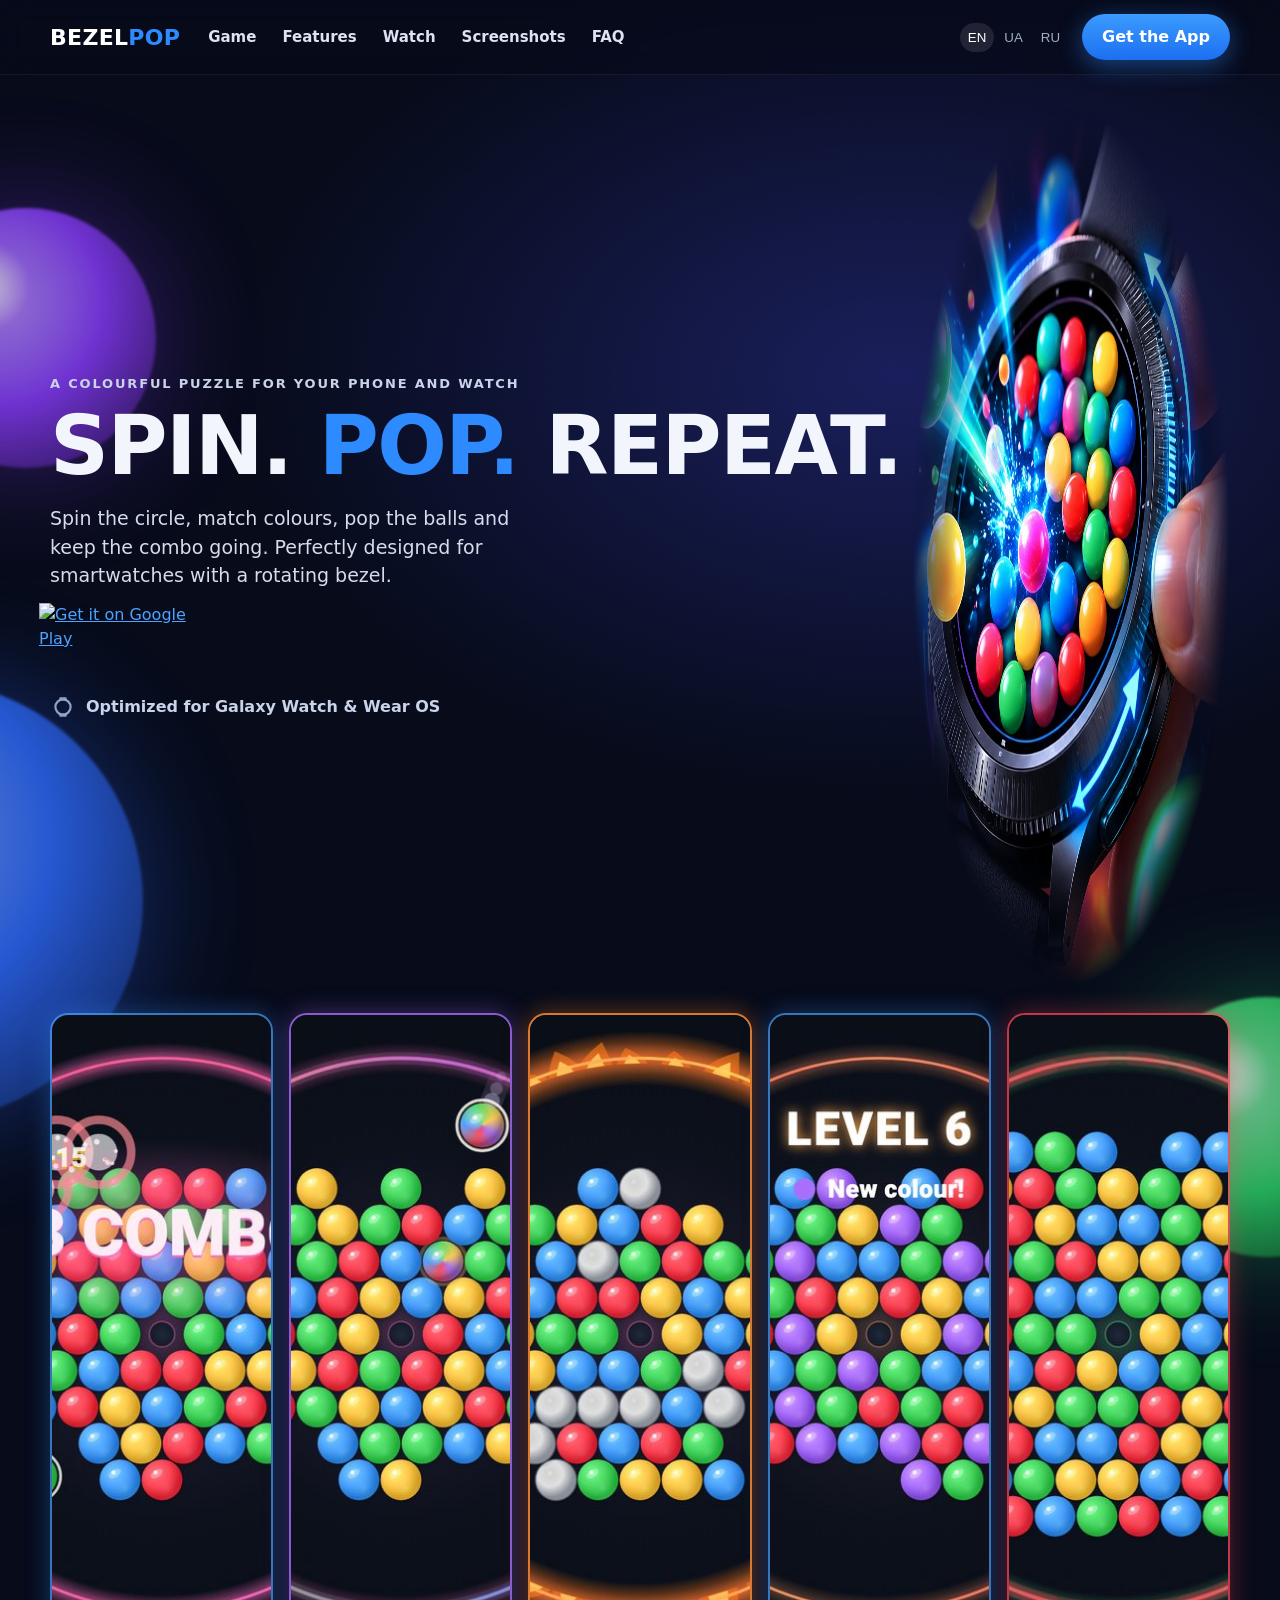
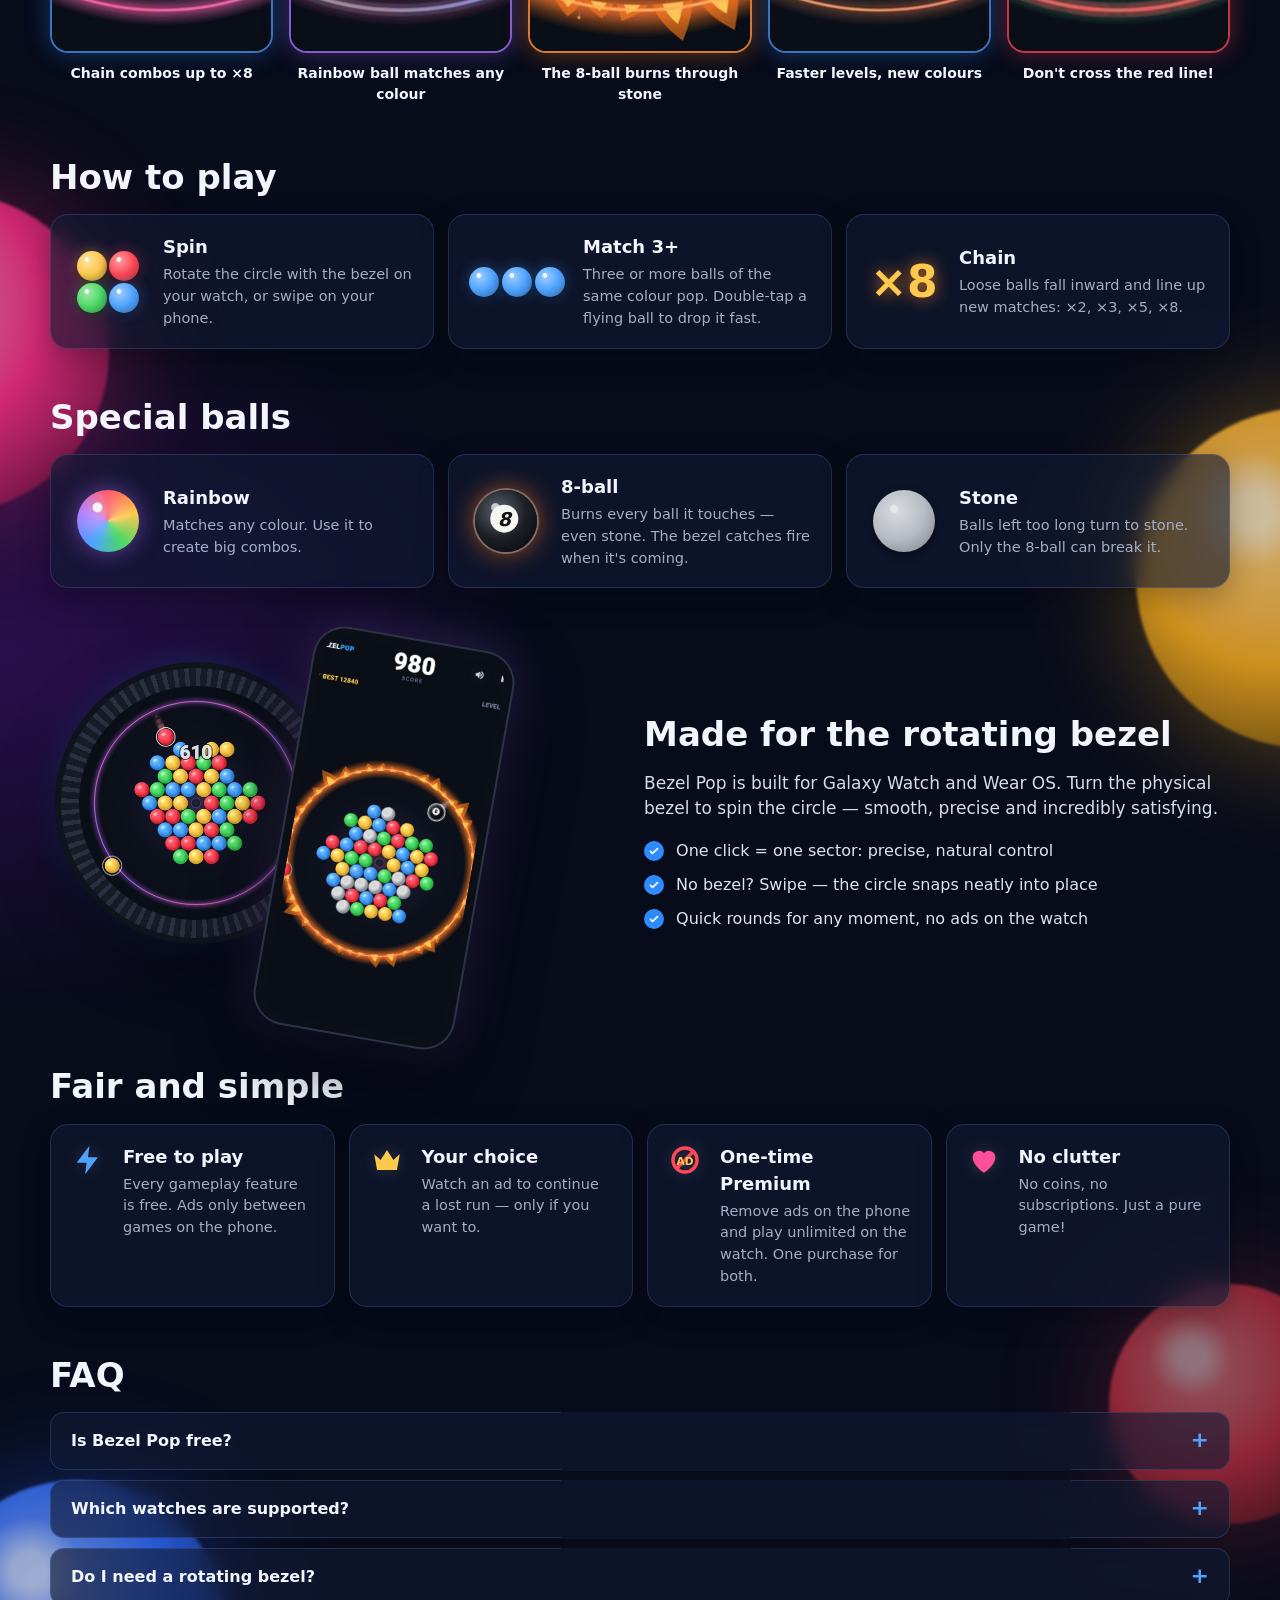
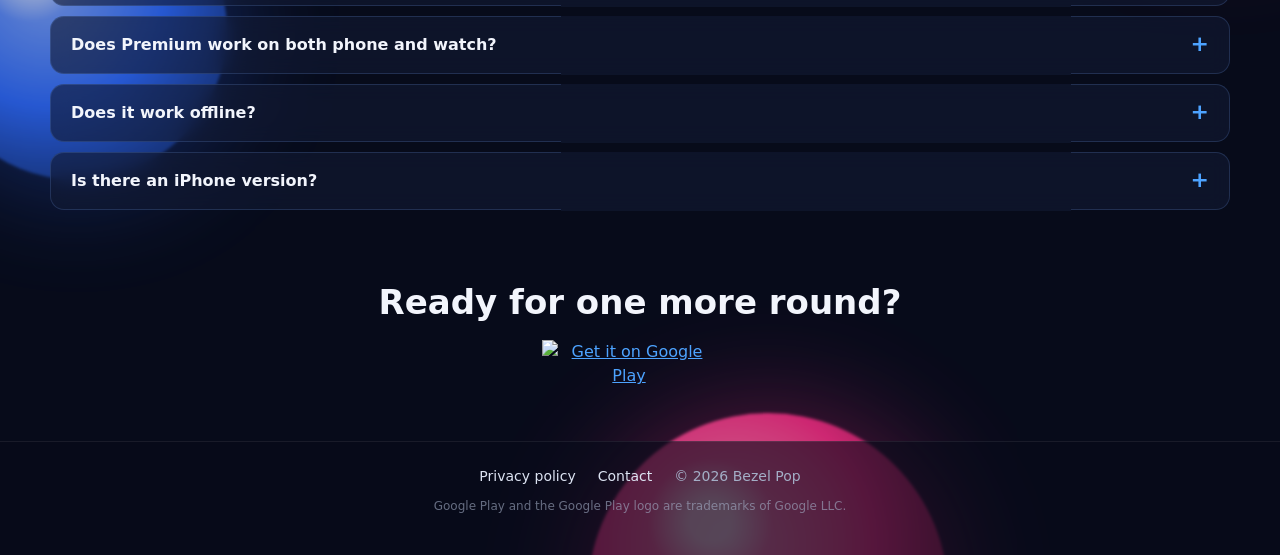
==== index.html @ d66e941f "Bezel Pop landing page" ====
<!doctype html>
<html lang="en">
<head>
<meta charset="utf-8">
<meta name="viewport" content="width=device-width, initial-scale=1, viewport-fit=cover">
<title>Bezel Pop — Spin. Pop. Repeat.</title>
<meta name="description" content="Spin the circle, match colours, pop the balls and keep the combo going. A colourful puzzle for Android phones and Wear OS watches with a rotating bezel.">
<meta name="theme-color" content="#070B1A">
<link rel="icon" type="image/png" href="img/favicon-64.png">
<link rel="apple-touch-icon" href="img/icon-180.png">
<meta property="og:type" content="website">
<meta property="og:title" content="Bezel Pop — Spin. Pop. Repeat.">
<meta property="og:description" content="A colourful puzzle for your phone and watch. Spin, match, pop.">
<link rel="canonical" href="https://bezelpop.win/">
<meta property="og:site_name" content="Bezel Pop">
<meta property="og:url" content="https://bezelpop.win/">
<meta property="og:image" content="https://bezelpop.win/img/og.jpg">
<meta property="og:image:width" content="1200">
<meta property="og:image:height" content="586">
<meta name="twitter:card" content="summary_large_image">
<meta name="twitter:image" content="https://bezelpop.win/img/og.jpg">
<link rel="preload" as="image" href="img/hero_watch.jpg" imagesrcset="img/hero_watch_sm.jpg 444w, img/hero_watch.jpg 889w" imagesizes="(max-width: 880px) 100vw, 55vw">
<script type="application/ld+json">
{
  "@context": "https://schema.org",
  "@type": "MobileApplication",
  "name": "Bezel Pop",
  "url": "https://bezelpop.win/",
  "image": "https://bezelpop.win/img/og.jpg",
  "description": "Spin the circle, match colours, pop the balls and keep the combo going. A colourful puzzle for Android phones and Wear OS watches with a rotating bezel.",
  "applicationCategory": "GameApplication",
  "genre": "Puzzle",
  "operatingSystem": "Android, Wear OS",
  "inLanguage": ["en", "uk", "ru", "es", "de", "fr", "pt", "it", "pl", "tr"],
  "installUrl": "https://play.google.com/store/apps/details?id=com.belanvlad.bezel_pop",
  "offers": { "@type": "Offer", "price": "0", "priceCurrency": "USD" }
}
</script>
<link rel="stylesheet" href="style.css">
</head>
<body>
<div class="bg" aria-hidden="true">
  <i class="blob violet" style="--x:2%;--y:9%;--s:260px"></i>
  <i class="blob blue" style="--x:-6%;--y:24%;--s:440px"></i>
  <i class="blob green" style="--x:99%;--y:30%;--s:260px"></i>
  <i class="blob pink" style="--x:-4%;--y:52%;--s:320px"></i>
  <i class="blob yellow" style="--x:102%;--y:58%;--s:340px"></i>
  <i class="blob red" style="--x:96%;--y:80%;--s:240px"></i>
  <i class="blob blue" style="--x:6%;--y:86%;--s:300px"></i>
  <i class="blob pink" style="--x:60%;--y:101%;--s:360px"></i>
</div>

<header class="nav">
  <a class="mark" href="#top"><span>BEZEL</span><b>POP</b></a>
  <nav class="links">
    <a href="#how" data-i18n="navGame">Game</a>
    <a href="#special" data-i18n="navFeatures">Features</a>
    <a href="#watch" data-i18n="navWatch">Watch</a>
    <a href="#screens" data-i18n="navShots">Screenshots</a>
    <a href="#faq">FAQ</a>
  </nav>
  <div class="nav-right">
    <div class="langs" aria-label="Language">
      <button data-lang="en">EN</button><button data-lang="uk">UA</button><button data-lang="ru">RU</button>
    </div>
    <a class="btn" data-play href="https://play.google.com/store/apps/details?id=com.belanvlad.bezel_pop" data-i18n="getApp">Get the App</a>
  </div>
</header>

<main id="top">
  <!-- HERO -->
  <section class="hero">
    <div class="hero-text">
      <p class="eyebrow" data-i18n="eyebrow">A colourful puzzle for your phone and watch</p>
      <h1 class="headline">SPIN.<span> POP.</span> REPEAT.</h1>
      <p class="lead" data-i18n="lead">Spin the circle, match colours, pop the balls and keep the combo going. Perfectly designed for smartwatches with a rotating bezel.</p>
      <div class="cta">
        <a class="badge" data-play href="https://play.google.com/store/apps/details?id=com.belanvlad.bezel_pop">
          <img data-badge width="646" height="250" alt="Get it on Google Play" src="https://play.google.com/intl/en_us/badges/static/images/badges/en_badge_web_generic.png">
        </a>
      </div>
      <p class="optimized">
        <svg viewBox="0 0 24 24" aria-hidden="true"><circle cx="12" cy="12" r="7" fill="none" stroke="currentColor" stroke-width="2"/><path d="M9 3h6l1 3H8zM9 21h6l1-3H8z" fill="currentColor"/></svg>
        <span data-i18n="optimized">Optimized for Galaxy Watch &amp; Wear OS</span>
      </p>
    </div>
    <div class="hero-art"><img src="img/hero_watch.jpg" srcset="img/hero_watch_sm.jpg 444w, img/hero_watch.jpg 889w" sizes="(max-width: 880px) 100vw, 55vw" width="889" height="876" fetchpriority="high" alt="Bezel Pop on a Galaxy Watch with a rotating bezel"></div>
  </section>

  <!-- SCREENS -->
  <section id="screens" class="shots">
    <figure><img loading="lazy" src="img/sq_combo.jpg" width="640" height="640" alt=""><figcaption data-i18n="s1">Chain combos up to ×8</figcaption></figure>
    <figure><img loading="lazy" src="img/sq_rainbow.jpg" width="640" height="640" alt=""><figcaption data-i18n="s2">Rainbow ball matches any colour</figcaption></figure>
    <figure><img loading="lazy" src="img/sq_eight.jpg" width="640" height="640" alt=""><figcaption data-i18n="s3">The 8-ball burns through stone</figcaption></figure>
    <figure><img loading="lazy" src="img/sq_level.jpg" width="640" height="640" alt=""><figcaption data-i18n="s4">Faster levels, new colours</figcaption></figure>
    <figure><img loading="lazy" src="img/sq_danger.jpg" width="640" height="640" alt=""><figcaption data-i18n="s5">Don't cross the red line!</figcaption></figure>
  </section>

  <!-- HOW TO PLAY -->
  <section id="how" class="block">
    <h2 data-i18n="howTitle">How to play</h2>
    <div class="row three">
      <article class="tile">
        <div class="ico balls"><i class="b yellow"></i><i class="b red"></i><i class="b green"></i><i class="b blue"></i></div>
        <div><h3 data-i18n="h1">Spin</h3><p data-i18n="p1">Rotate the circle with the bezel on your watch, or swipe on your phone.</p></div>
      </article>
      <article class="tile">
        <div class="ico balls line"><i class="b blue"></i><i class="b blue"></i><i class="b blue"></i></div>
        <div><h3 data-i18n="h2">Match 3+</h3><p data-i18n="p2">Three or more balls of the same colour pop. Double-tap a flying ball to drop it fast.</p></div>
      </article>
      <article class="tile">
        <div class="ico x8">×8</div>
        <div><h3 data-i18n="h3">Chain</h3><p data-i18n="p3">Loose balls fall inward and line up new matches: ×2, ×3, ×5, ×8.</p></div>
      </article>
    </div>
  </section>

  <!-- SPECIAL BALLS -->
  <section id="special" class="block">
    <h2 data-i18n="specTitle">Special balls</h2>
    <div class="row three">
      <article class="tile">
        <div class="ico"><i class="b big rainbow"></i></div>
        <div><h3 data-i18n="rbT">Rainbow</h3><p data-i18n="rbP">Matches any colour. Use it to create big combos.</p></div>
      </article>
      <article class="tile">
        <div class="ico"><i class="b big eight"><span>8</span></i></div>
        <div><h3 data-i18n="eiT">8-ball</h3><p data-i18n="eiP">Burns every ball it touches — even stone. The bezel catches fire when it's coming.</p></div>
      </article>
      <article class="tile">
        <div class="ico"><i class="b big stone"></i></div>
        <div><h3 data-i18n="stT">Stone</h3><p data-i18n="stP">Balls left too long turn to stone. Only the 8-ball can break it.</p></div>
      </article>
    </div>
  </section>

  <!-- WATCH -->
  <section id="watch" class="block watch">
    <div class="devices" aria-hidden="true">
      <div class="watchface"><img loading="lazy" src="img/watch_play.jpg" width="454" height="454" alt=""></div>
      <div class="phone"><img loading="lazy" src="img/phone_eight.jpg" width="540" height="960" alt=""></div>
    </div>
    <div class="watch-text">
      <h2 data-i18n="wTitle">Made for the rotating bezel</h2>
      <p data-i18n="wP">Bezel Pop is built for Galaxy Watch and Wear OS. Turn the physical bezel to spin the circle — smooth, precise and incredibly satisfying.</p>
      <ul class="checks">
        <li data-i18n="w1">One click = one sector: precise, natural control</li>
        <li data-i18n="w2">No bezel? Swipe — the circle snaps neatly into place</li>
        <li data-i18n="w3">Quick rounds for any moment, no ads on the watch</li>
      </ul>
    </div>
  </section>

  <!-- FAIR -->
  <section class="block">
    <h2 data-i18n="fairTitle">Fair and simple</h2>
    <div class="row four">
      <article class="tile compact">
        <svg class="sym" viewBox="0 0 24 24"><path d="M13 2 4 14h7l-1 8 9-12h-7z" fill="#4DA3FF"/></svg>
        <div><h3 data-i18n="f1T">Free to play</h3><p data-i18n="f1P">Every gameplay feature is free. Ads only between games on the phone.</p></div>
      </article>
      <article class="tile compact">
        <svg class="sym" viewBox="0 0 24 24"><path d="m3 8 4.5 4L12 5l4.5 7L21 8l-2 11H5z" fill="#FFC94D"/></svg>
        <div><h3 data-i18n="f2T">Your choice</h3><p data-i18n="f2P">Watch an ad to continue a lost run — only if you want to.</p></div>
      </article>
      <article class="tile compact">
        <svg class="sym" viewBox="0 0 24 24"><circle cx="12" cy="12" r="8.5" fill="none" stroke="#FF4757" stroke-width="2.4"/><path d="M6 18 18 6" stroke="#FF4757" stroke-width="2.4"/><text x="12" y="15.2" text-anchor="middle" font-size="7.5" font-weight="900" fill="#FFC94D" font-family="system-ui">AD</text></svg>
        <div><h3 data-i18n="f3T">One-time Premium</h3><p data-i18n="f3P">Remove ads on the phone and play unlimited on the watch. One purchase for both.</p></div>
      </article>
      <article class="tile compact">
        <svg class="sym" viewBox="0 0 24 24"><path d="M12 21s-8-5.2-8-11a4.5 4.5 0 0 1 8-2.8A4.5 4.5 0 0 1 20 10c0 5.8-8 11-8 11z" fill="#FF4F9A"/></svg>
        <div><h3 data-i18n="f4T">No clutter</h3><p data-i18n="f4P">No coins, no subscriptions. Just a pure game!</p></div>
      </article>
    </div>
  </section>

  <!-- FAQ -->
  <section id="faq" class="block faq">
    <h2>FAQ</h2>
    <details><summary data-i18n="q1">Is Bezel Pop free?</summary><p data-i18n="a1">Yes. The whole game is free. The phone version shows ads between games; a one-time Premium purchase removes them.</p></details>
    <details><summary data-i18n="q2">Which watches are supported?</summary><p data-i18n="a2">Wear OS 3 or newer — for example Galaxy Watch4 and later, or Pixel Watch. On Galaxy Watch Classic models you can play with the physical rotating bezel.</p></details>
    <details><summary data-i18n="q3">Do I need a rotating bezel?</summary><p data-i18n="a3">No. You can always spin the circle with your finger; the bezel is simply the most satisfying way to play.</p></details>
    <details><summary data-i18n="q4">Does Premium work on both phone and watch?</summary><p data-i18n="a4">Yes. Buy it once with your Google account: no ads on the phone and unlimited games on the watch.</p></details>
    <details><summary data-i18n="q5">Does it work offline?</summary><p data-i18n="a5">Yes, the game itself plays offline. Ads simply don't load without a connection.</p></details>
    <details><summary data-i18n="q6">Is there an iPhone version?</summary><p data-i18n="a6">Not yet — right now Bezel Pop is available for Android phones and Wear OS watches.</p></details>
  </section>

  <!-- FINAL -->
  <section class="final">
    <h2 data-i18n="finalT">Ready for one more round?</h2>
    <a class="badge" data-play href="https://play.google.com/store/apps/details?id=com.belanvlad.bezel_pop">
      <img data-badge width="646" height="250" alt="Get it on Google Play" src="https://play.google.com/intl/en_us/badges/static/images/badges/en_badge_web_generic.png">
    </a>
  </section>
</main>

<footer class="foot">
  <a href="privacy/" data-i18n="privacy">Privacy policy</a>
  <a data-contact hidden data-i18n="contact">Contact</a>
  <span>© 2026 Bezel Pop</span>
  <small data-i18n="tm">Google Play and the Google Play logo are trademarks of Google LLC.</small>
</footer>

<script src="main.js"></script>
</body>
</html>
---- style.css ----
:root {
  --bg: #070B1A;
  --text: #F2F5FC;
  --muted: #A3AEC6;
  --blue: #2E8BFF;
  --blue2: #4DA3FF;
  --red: #FF4757;
  --green: #4CD964;
  --yellow: #FFC94D;
  --violet: #A970FF;
  --pink: #FF4F9A;
  --glass: rgba(18, 26, 52, .62);
  --edge: rgba(120, 170, 255, .18);
  color-scheme: dark;
}

* { box-sizing: border-box; }
html { scroll-behavior: smooth; }
body {
  position: relative; margin: 0; background: var(--bg); color: var(--text);
  font-family: system-ui, -apple-system, "Segoe UI", Roboto, "Helvetica Neue", Arial, sans-serif;
  line-height: 1.5; -webkit-font-smoothing: antialiased; overflow-x: hidden;
}
img { max-width: 100%; display: block; }
a { color: var(--blue2); }

/* ---------- neon background: big soft glossy blobs ---------- */
.bg { position: absolute; inset: 0; z-index: -1; overflow: hidden; pointer-events: none;
  background: radial-gradient(1100px 700px at 70% 10%, #1A1F5C 0%, transparent 60%),
              radial-gradient(900px 600px at 0% 60%, #2A0F4D 0%, transparent 60%), var(--bg); }
.blob {
  --c: var(--blue);
  position: absolute; left: var(--x); top: var(--y); width: var(--s); height: var(--s);
  transform: translate(-50%, -50%); border-radius: 50%; opacity: .8; filter: blur(1.5px);
  background:
    radial-gradient(circle at 34% 30%, rgba(255, 255, 255, .55) 0 6%, transparent 18%),
    radial-gradient(circle at 40% 36%, color-mix(in srgb, var(--c) 60%, #fff) 0%, var(--c) 45%, color-mix(in srgb, var(--c) 55%, #000) 80%, transparent 82%);
  box-shadow: 0 0 120px color-mix(in srgb, var(--c) 45%, transparent);
}
.blob.blue { --c: #2E6BFF; } .blob.pink { --c: #FF2E88; } .blob.green { --c: #2BD46A; }
.blob.yellow { --c: #FFB21E; } .blob.violet { --c: #8A3CFF; } .blob.red { --c: #FF3B4E; opacity: .55; }

/* ---------- nav ---------- */
.nav {
  position: sticky; top: 0; z-index: 10; display: flex; align-items: center; gap: 28px;
  padding: 14px max(16px, calc((100vw - 1180px) / 2));
  background: rgba(7, 11, 26, .62); backdrop-filter: blur(12px); border-bottom: 1px solid rgba(255, 255, 255, .06);
}
.mark { text-decoration: none; font-weight: 900; font-size: 22px; letter-spacing: .3px; color: #fff; }
.mark b, .headline span { color: var(--blue); }
.links { display: flex; gap: 26px; }
.links a { color: #DCE3F2; text-decoration: none; font-weight: 600; font-size: 15px; }
.links a:hover { color: #fff; }
.nav-right { margin-left: auto; display: flex; align-items: center; gap: 14px; }
.langs { display: flex; gap: 2px; }
.langs button { background: none; border: 0; color: var(--muted); font: 700 12px/1 inherit; padding: 7px 8px; border-radius: 999px; cursor: pointer; }
.langs button[aria-pressed="true"] { color: #fff; background: rgba(255, 255, 255, .1); }
.btn {
  background: linear-gradient(180deg, #3B9BFF, #1C6FF0); color: #fff; text-decoration: none; font-weight: 800;
  padding: 11px 20px; border-radius: 999px; box-shadow: 0 6px 24px rgba(46, 139, 255, .45); white-space: nowrap;
}

main { padding: 0 16px; }
section { max-width: 1180px; margin: 0 auto; }

/* ---------- hero ---------- */
.hero { display: grid; grid-template-columns: 1fr 1.08fr; align-items: center; gap: 10px; padding: 34px 0 10px; }
.eyebrow { margin: 0 0 12px; font-size: 13px; font-weight: 800; letter-spacing: .14em; text-transform: uppercase; color: #C9D3EA; }
.headline { margin: 0; font-weight: 900; font-size: clamp(46px, 6.4vw, 84px); line-height: .98; letter-spacing: -1.5px; white-space: nowrap; }
.lead { font-size: clamp(16px, 1.7vw, 19px); color: #D5DCEC; max-width: 470px; margin: 18px 0 24px; }
.cta { display: flex; gap: 12px; flex-wrap: wrap; }
.badge img { height: 76px; width: auto; margin: -11px; }
.optimized { display: flex; align-items: center; gap: 10px; color: #C9D3EA; font-weight: 600; margin: 26px 0 0; }
.optimized svg { width: 26px; height: 26px; color: #8FA3C8; }
.hero-art img {
  width: 100%;
  -webkit-mask-image: radial-gradient(closest-side, #000 72%, transparent 100%);
  mask-image: radial-gradient(closest-side, #000 72%, transparent 100%);
}

/* ---------- screenshot tiles ---------- */
.shots { display: grid; grid-template-columns: repeat(5, 1fr); gap: 16px; padding: 18px 0 8px; }
.shots figure { margin: 0; }
.shots img {
  aspect-ratio: 1; object-fit: cover; width: 100%; border-radius: 18px;
  border: 2px solid rgba(77, 163, 255, .7);
  box-shadow: 0 0 24px rgba(46, 139, 255, .35), inset 0 0 0 1px rgba(255, 255, 255, .05);
}
.shots figure:nth-child(2) img { border-color: rgba(169, 112, 255, .8); box-shadow: 0 0 24px rgba(169, 112, 255, .35); }
.shots figure:nth-child(3) img { border-color: rgba(255, 140, 50, .85); box-shadow: 0 0 24px rgba(255, 122, 26, .4); }
.shots figure:nth-child(5) img { border-color: rgba(255, 71, 87, .75); box-shadow: 0 0 24px rgba(255, 71, 87, .35); }
.shots figcaption { margin-top: 10px; text-align: center; font-weight: 800; font-size: 14px; }

/* ---------- blocks / tiles ---------- */
.block { padding: 46px 0 4px; }
h2 { font-size: clamp(26px, 3.2vw, 34px); line-height: 1.1; margin: 0 0 18px; font-weight: 900; }
.row { display: grid; gap: 14px; }
.row.three { grid-template-columns: repeat(3, 1fr); }
.row.four { grid-template-columns: repeat(4, 1fr); }
.tile {
  display: flex; align-items: center; gap: 18px; padding: 18px 20px;
  background: var(--glass); border: 1px solid var(--edge); border-radius: 18px;
  backdrop-filter: blur(10px); box-shadow: 0 10px 30px rgba(0, 0, 0, .25);
}
.tile h3 { margin: 0 0 4px; font-size: 18px; font-weight: 900; }
.tile p { margin: 0; color: var(--muted); font-size: 14.5px; }
.tile.compact { align-items: flex-start; }
.sym { width: 34px; height: 34px; flex: 0 0 auto; filter: drop-shadow(0 0 8px rgba(255, 255, 255, .15)); }
.ico { flex: 0 0 auto; min-width: 74px; display: flex; align-items: center; justify-content: center; }
.ico.balls { display: grid; grid-template-columns: repeat(2, 30px); gap: 2px; }
.ico.balls.line { display: flex; gap: 3px; }
.ico.x8 { font-size: 44px; font-weight: 900; color: var(--yellow); text-shadow: 0 0 16px rgba(255, 140, 30, .7); }

/* glossy balls — same palette & lighting as the game */
.b {
  --c: var(--blue2); display: inline-block; width: 30px; height: 30px; border-radius: 50%;
  background:
    radial-gradient(circle at 33% 28%, rgba(255, 255, 255, .95) 0 7%, transparent 9%),
    radial-gradient(circle at 36% 32%, color-mix(in srgb, var(--c) 55%, #fff) 0%, var(--c) 48%, color-mix(in srgb, var(--c) 62%, #000) 100%);
  box-shadow: 0 3px 8px rgba(0, 0, 0, .45), 0 0 14px color-mix(in srgb, var(--c) 40%, transparent);
}
.b.red { --c: var(--red); } .b.blue { --c: var(--blue2); } .b.green { --c: var(--green); }
.b.yellow { --c: var(--yellow); } .b.violet { --c: var(--violet); }
.b.big { width: 62px; height: 62px; }
.b.stone {
  background: radial-gradient(circle at 34% 30%, rgba(255, 255, 255, .4) 0 6%, transparent 8%),
              radial-gradient(circle at 38% 34%, #D9DBDF 0%, #B7BBC3 50%, #7A7F89 100%);
  box-shadow: 0 3px 8px rgba(0, 0, 0, .45);
}
.b.rainbow {
  background: radial-gradient(circle at 33% 28%, rgba(255, 255, 255, .9) 0 7%, transparent 9%),
              radial-gradient(circle at 40% 35%, rgba(255, 255, 255, .35), transparent 55%),
              conic-gradient(var(--red), var(--yellow), var(--green), var(--blue2), var(--violet), var(--red));
  animation: spin 6s linear infinite; box-shadow: 0 0 22px rgba(169, 112, 255, .5);
}
.b.eight {
  display: inline-grid; place-items: center;
  background: radial-gradient(circle at 33% 28%, rgba(255, 255, 255, .7) 0 6%, transparent 8%),
              radial-gradient(circle at 38% 34%, #5B616D 0%, #1B1E24 50%, #050608 100%);
  box-shadow: 0 0 0 2px rgba(255, 255, 255, .3), 0 0 26px rgba(255, 122, 26, .65);
}
.b.eight span { width: 46%; height: 46%; border-radius: 50%; background: #F7F7F2; color: #111;
  display: grid; place-items: center; font-weight: 900; font-size: 19px; transform: translate(-6%, -8%); }
@keyframes spin { to { transform: rotate(360deg); } }

/* ---------- watch ---------- */
.watch { display: grid; grid-template-columns: 1fr 1.05fr; gap: 36px; align-items: center; }
.devices { position: relative; height: 380px; }
.watchface {
  position: absolute; left: 2%; top: 30px; width: 270px; height: 270px; border-radius: 50%; padding: 18px;
  background: repeating-conic-gradient(#2A3040 0 2deg, #171B26 2deg 5deg);
  box-shadow: 0 0 0 6px #10131C, 0 24px 60px rgba(0, 0, 0, .6), 0 0 40px rgba(46, 139, 255, .25);
}
.watchface img { width: 100%; height: 100%; border-radius: 50%; object-fit: cover; }
.phone {
  position: absolute; left: 42%; top: 0; width: 200px; aspect-ratio: 9 / 18; border-radius: 30px; padding: 8px;
  background: #0C0F18; transform: rotate(10deg);
  box-shadow: 0 0 0 2px #2B3346, 0 30px 70px rgba(0, 0, 0, .6), 0 0 50px rgba(169, 112, 255, .25);
}
.phone img { width: 100%; height: 100%; object-fit: cover; object-position: center 60%; border-radius: 23px; }
.watch-text p { color: #D5DCEC; font-size: 17px; }
.checks { list-style: none; padding: 0; margin: 16px 0 0; }
.checks li { position: relative; padding-left: 32px; margin: 10px 0; color: #DCE3F2; }
.checks li::before {
  content: ""; position: absolute; left: 0; top: 2px; width: 20px; height: 20px; border-radius: 50%;
  background: var(--blue) url("data:image/svg+xml,%3Csvg xmlns='http://www.w3.org/2000/svg' viewBox='0 0 20 20'%3E%3Cpath d='M5 10.5l3 3 7-7' fill='none' stroke='white' stroke-width='2.4' stroke-linecap='round' stroke-linejoin='round'/%3E%3C/svg%3E") center/14px no-repeat;
}

/* ---------- FAQ ---------- */
.faq details { background: var(--glass); border: 1px solid var(--edge); border-radius: 14px; margin: 10px 0; backdrop-filter: blur(10px); }
.faq summary { cursor: pointer; padding: 16px 20px; font-weight: 800; list-style: none; display: flex; justify-content: space-between; gap: 12px; }
.faq summary::-webkit-details-marker { display: none; }
.faq summary::after { content: "+"; color: var(--blue2); font-size: 22px; line-height: 1; }
.faq details[open] summary::after { content: "−"; }
.faq details p { margin: 0; padding: 0 20px 16px; color: var(--muted); }

/* ---------- final / footer ---------- */
.final { text-align: center; padding: 60px 0 36px; display: grid; justify-items: center; gap: 12px; }
.foot {
  display: flex; flex-wrap: wrap; gap: 10px 22px; justify-content: center; align-items: center;
  padding: 24px 16px 40px; border-top: 1px solid rgba(255, 255, 255, .07); color: var(--muted); font-size: 14px;
  background: rgba(7, 11, 26, .6);
}
.foot a { color: #DCE3F2; text-decoration: none; }
.foot small { flex-basis: 100%; text-align: center; opacity: .6; font-size: 12px; }

/* ---------- responsive ---------- */
@media (max-width: 1020px) { .links { display: none; } .row.four { grid-template-columns: repeat(2, 1fr); } }
@media (max-width: 880px) {
  .hero { grid-template-columns: 1fr; text-align: center; padding-top: 6px; }
  .hero-art { order: -1; margin: 0 -16px; }
  .hero-art img { border-radius: 0; }
  .lead { margin-left: auto; margin-right: auto; }
  .cta, .optimized { justify-content: center; }
  .headline { white-space: normal; }
  .shots { grid-template-columns: repeat(5, minmax(130px, 1fr)); overflow-x: auto; margin: 0 -16px; padding-left: 16px; padding-right: 16px; }
  .row.three, .row.four { grid-template-columns: 1fr; }
  .watch { grid-template-columns: 1fr; }
  .devices { height: 330px; max-width: 420px; width: 100%; margin: 0 auto; }
  .watchface { width: 220px; height: 220px; left: 0; }
  .phone { width: 160px; left: auto; right: 4%; }
  .blob { opacity: .55; }
}
@media (max-width: 520px) { .nav { gap: 10px; } .btn { padding: 9px 14px; font-size: 13px; } }
@media (max-width: 400px) { .btn { display: none; } }
@media (prefers-reduced-motion: reduce) { .b.rainbow { animation: none; } }
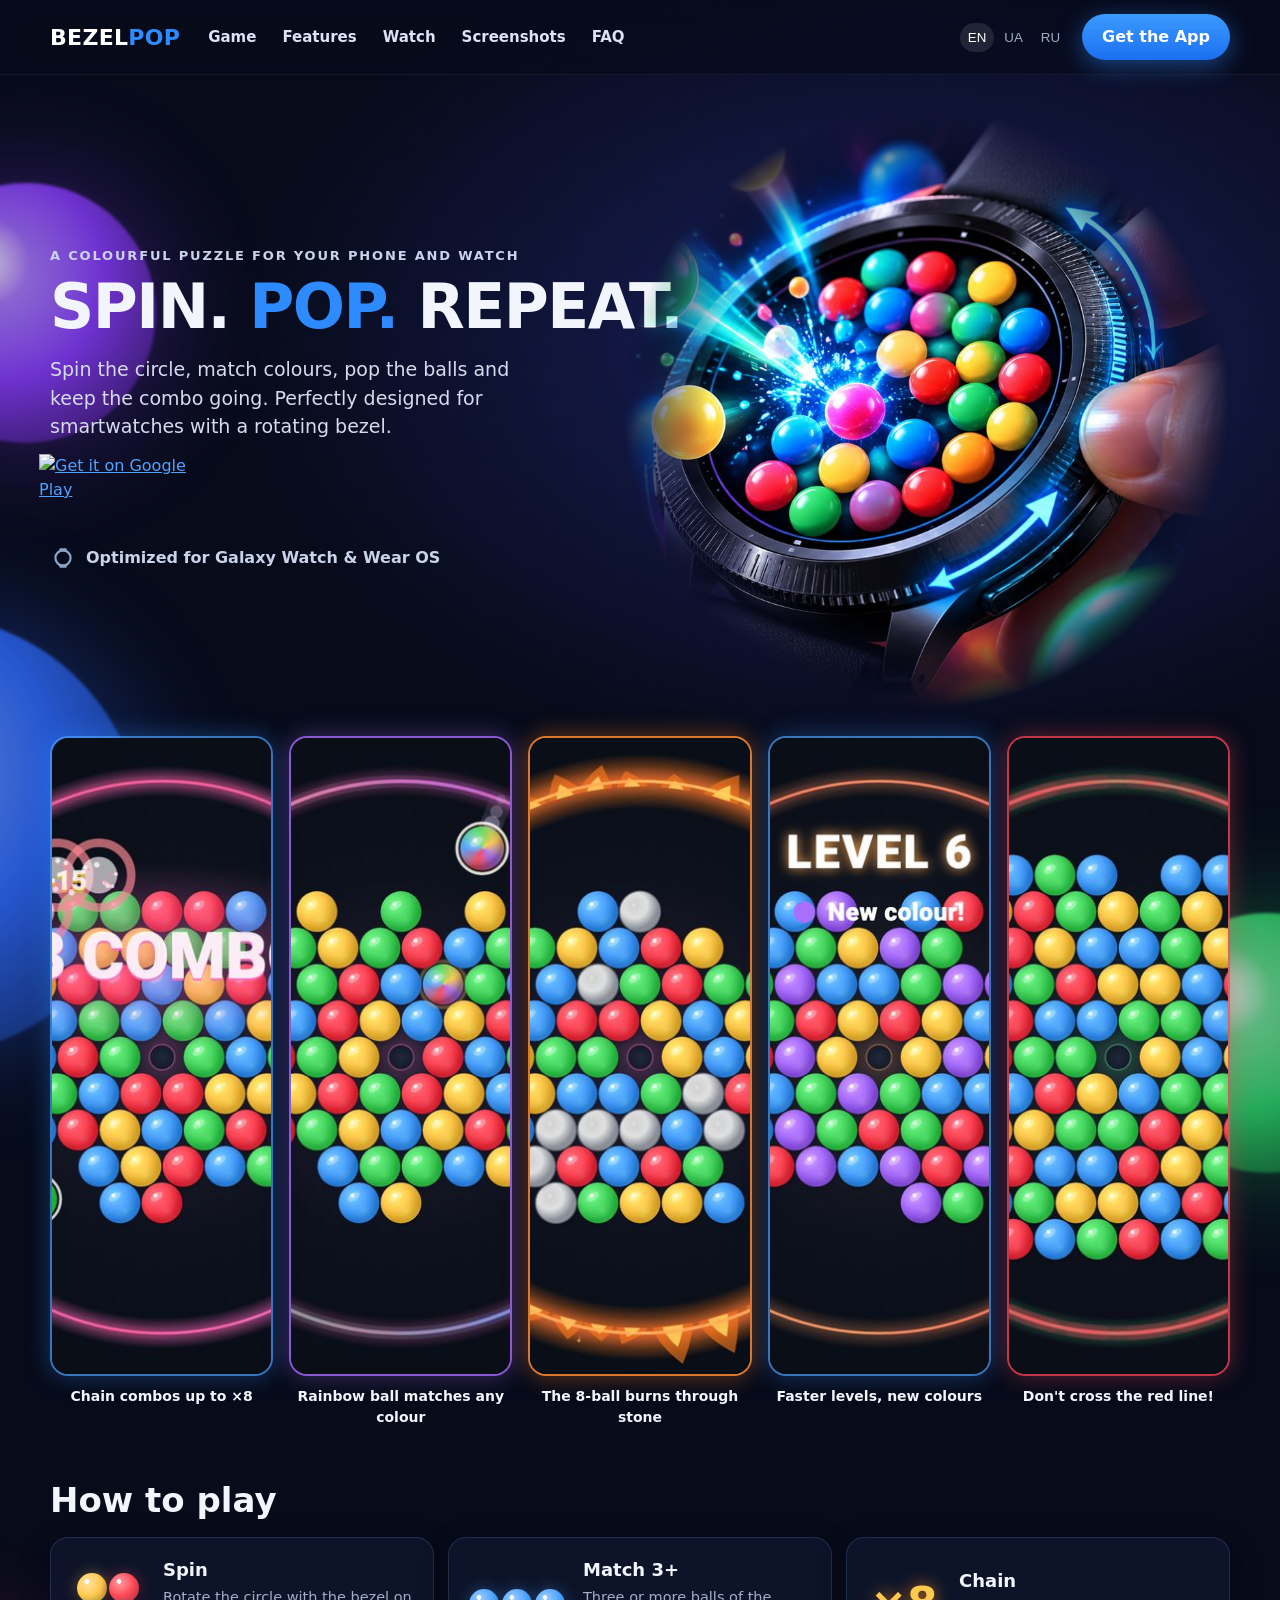
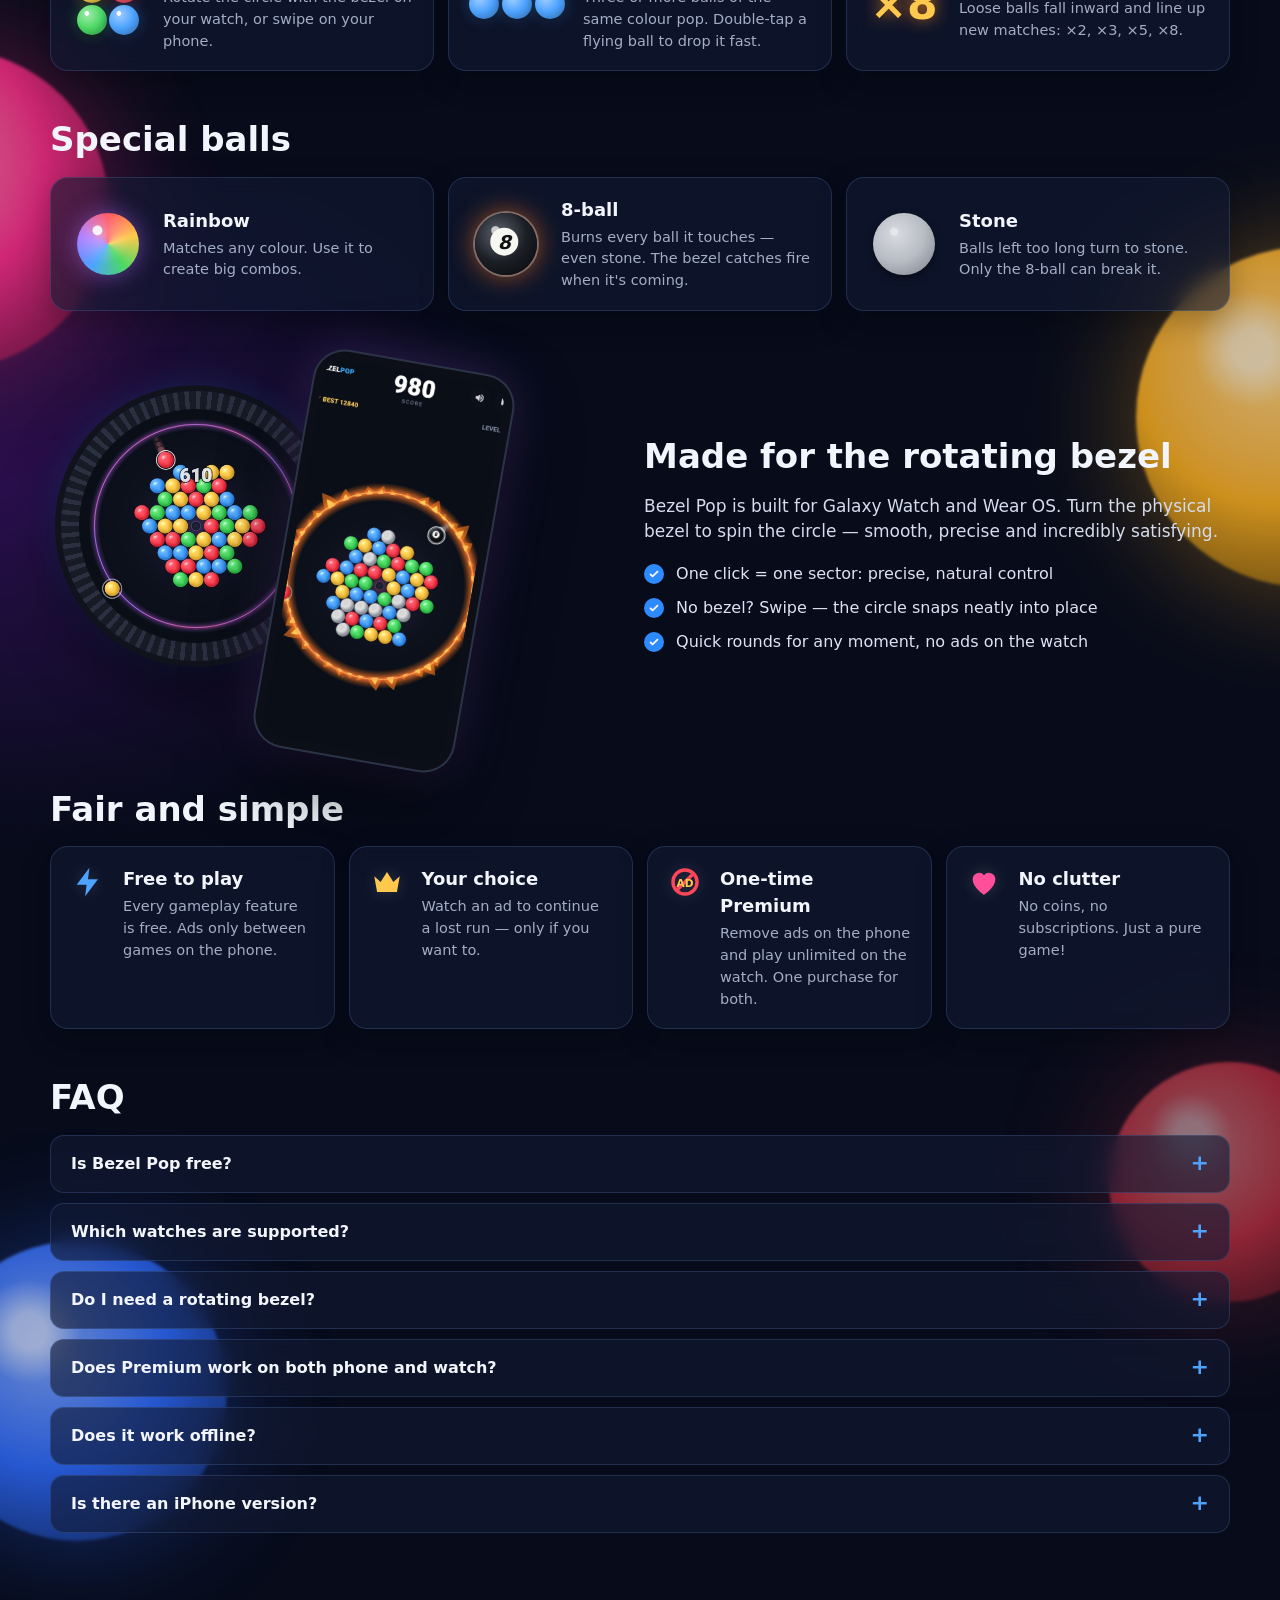
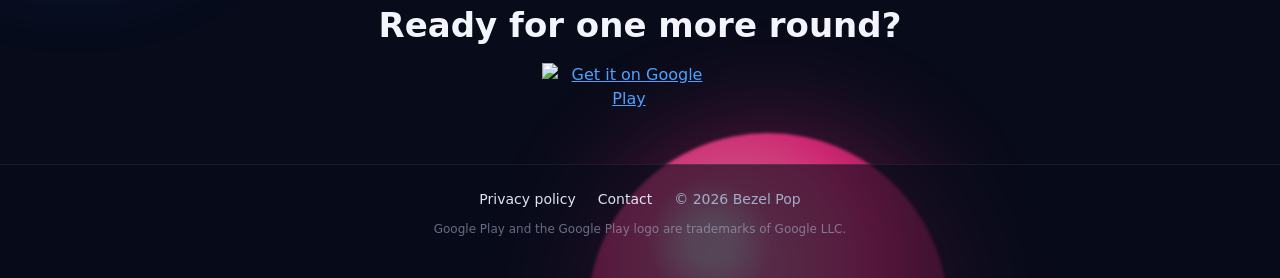
==== commit edb62070: "fix hero on wide screens" ====
--- a/index.html
+++ b/index.html
@@ -36,7 +36,7 @@
   "offers": { "@type": "Offer", "price": "0", "priceCurrency": "USD" }
 }
 </script>
-<link rel="stylesheet" href="style.css">
+<link rel="stylesheet" href="style.css?v=20261013">
 </head>
 <body>
 <div class="bg" aria-hidden="true">
--- a/style.css
+++ b/style.css
@@ -64,16 +64,16 @@
 section { max-width: 1180px; margin: 0 auto; }
 
 /* ---------- hero ---------- */
-.hero { display: grid; grid-template-columns: 1fr 1.08fr; align-items: center; gap: 10px; padding: 34px 0 10px; }
+.hero { display: grid; grid-template-columns: minmax(0, 1fr) minmax(0, 1.08fr); align-items: center; gap: 10px; padding: 34px 0 10px; }
 .eyebrow { margin: 0 0 12px; font-size: 13px; font-weight: 800; letter-spacing: .14em; text-transform: uppercase; color: #C9D3EA; }
-.headline { margin: 0; font-weight: 900; font-size: clamp(46px, 6.4vw, 84px); line-height: .98; letter-spacing: -1.5px; white-space: nowrap; }
+.headline { margin: 0; font-weight: 900; font-size: clamp(40px, 4.8vw, 62px); line-height: .98; letter-spacing: -1.5px; white-space: nowrap; }
 .lead { font-size: clamp(16px, 1.7vw, 19px); color: #D5DCEC; max-width: 470px; margin: 18px 0 24px; }
 .cta { display: flex; gap: 12px; flex-wrap: wrap; }
 .badge img { height: 76px; width: auto; margin: -11px; }
 .optimized { display: flex; align-items: center; gap: 10px; color: #C9D3EA; font-weight: 600; margin: 26px 0 0; }
 .optimized svg { width: 26px; height: 26px; color: #8FA3C8; }
 .hero-art img {
-  width: 100%;
+  width: 100%; height: auto; max-height: min(640px, 78vh); object-fit: contain; margin: 0 auto;
   -webkit-mask-image: radial-gradient(closest-side, #000 72%, transparent 100%);
   mask-image: radial-gradient(closest-side, #000 72%, transparent 100%);
 }
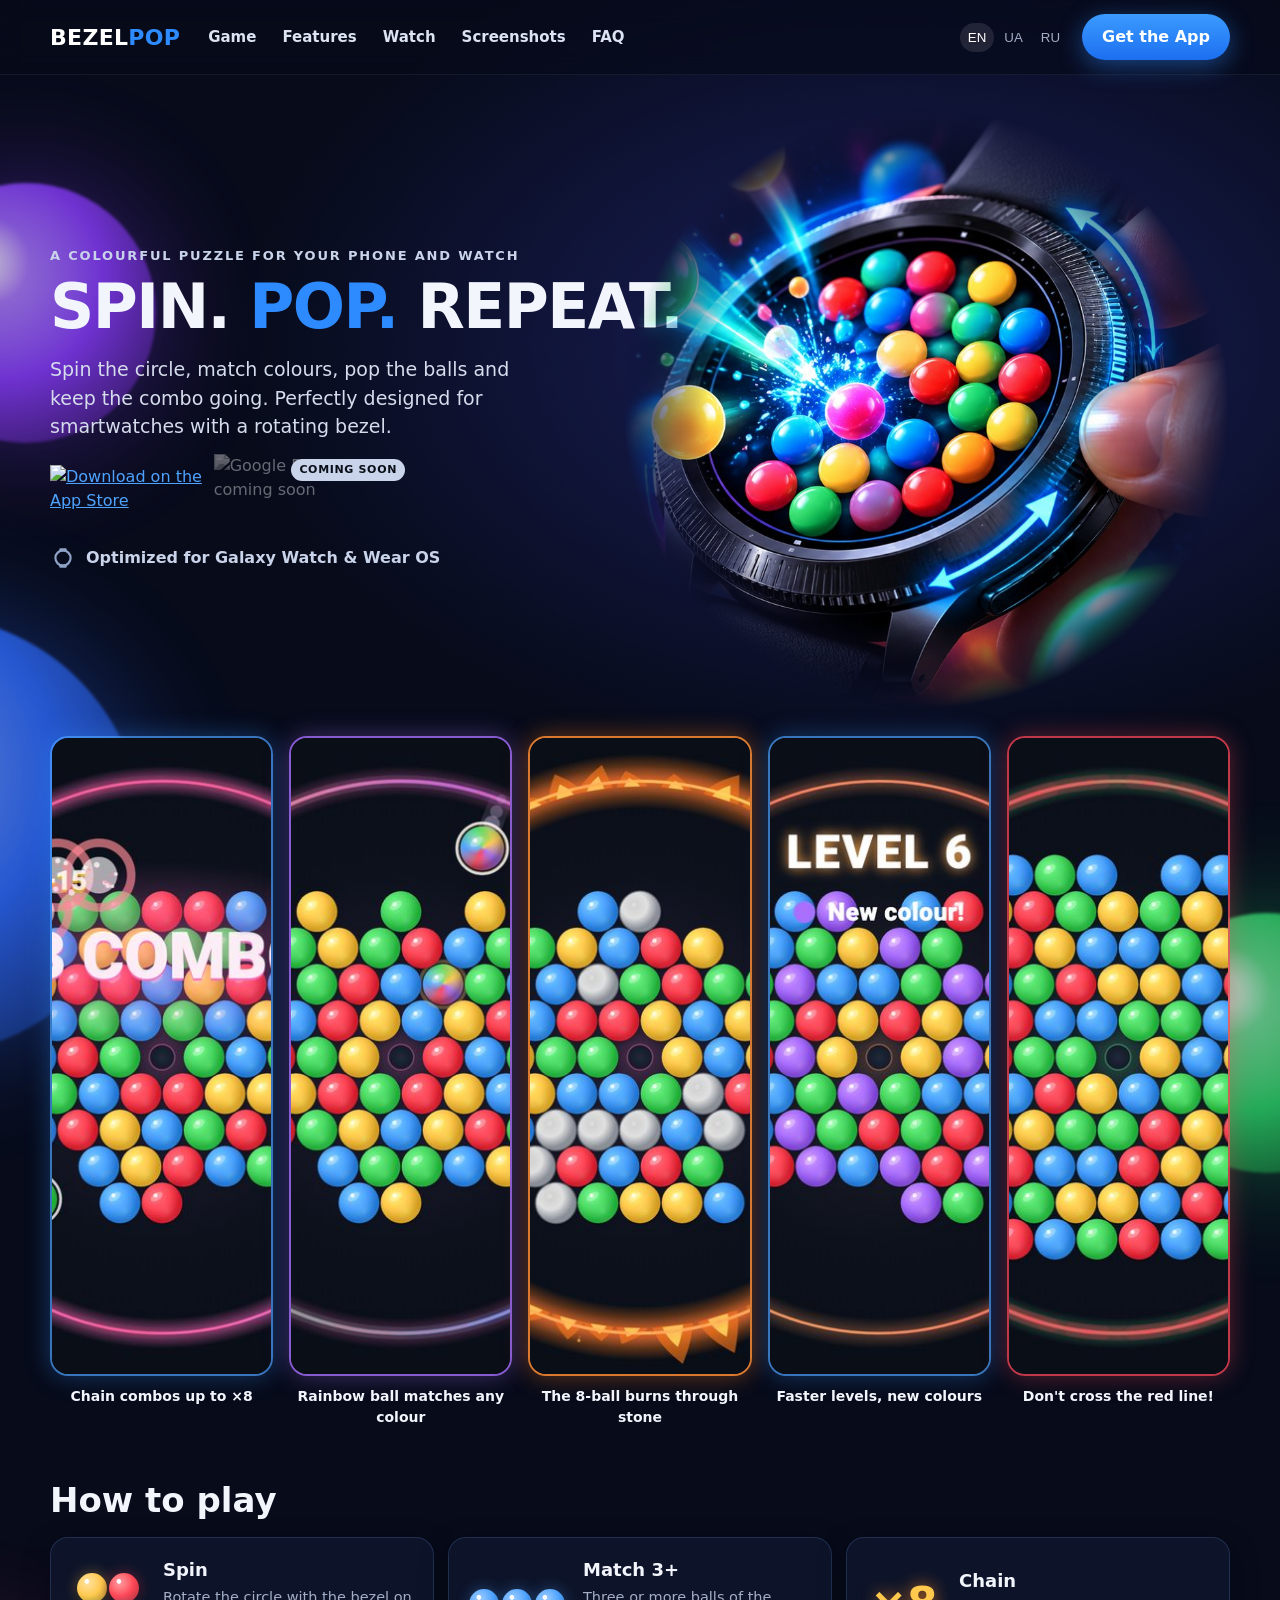
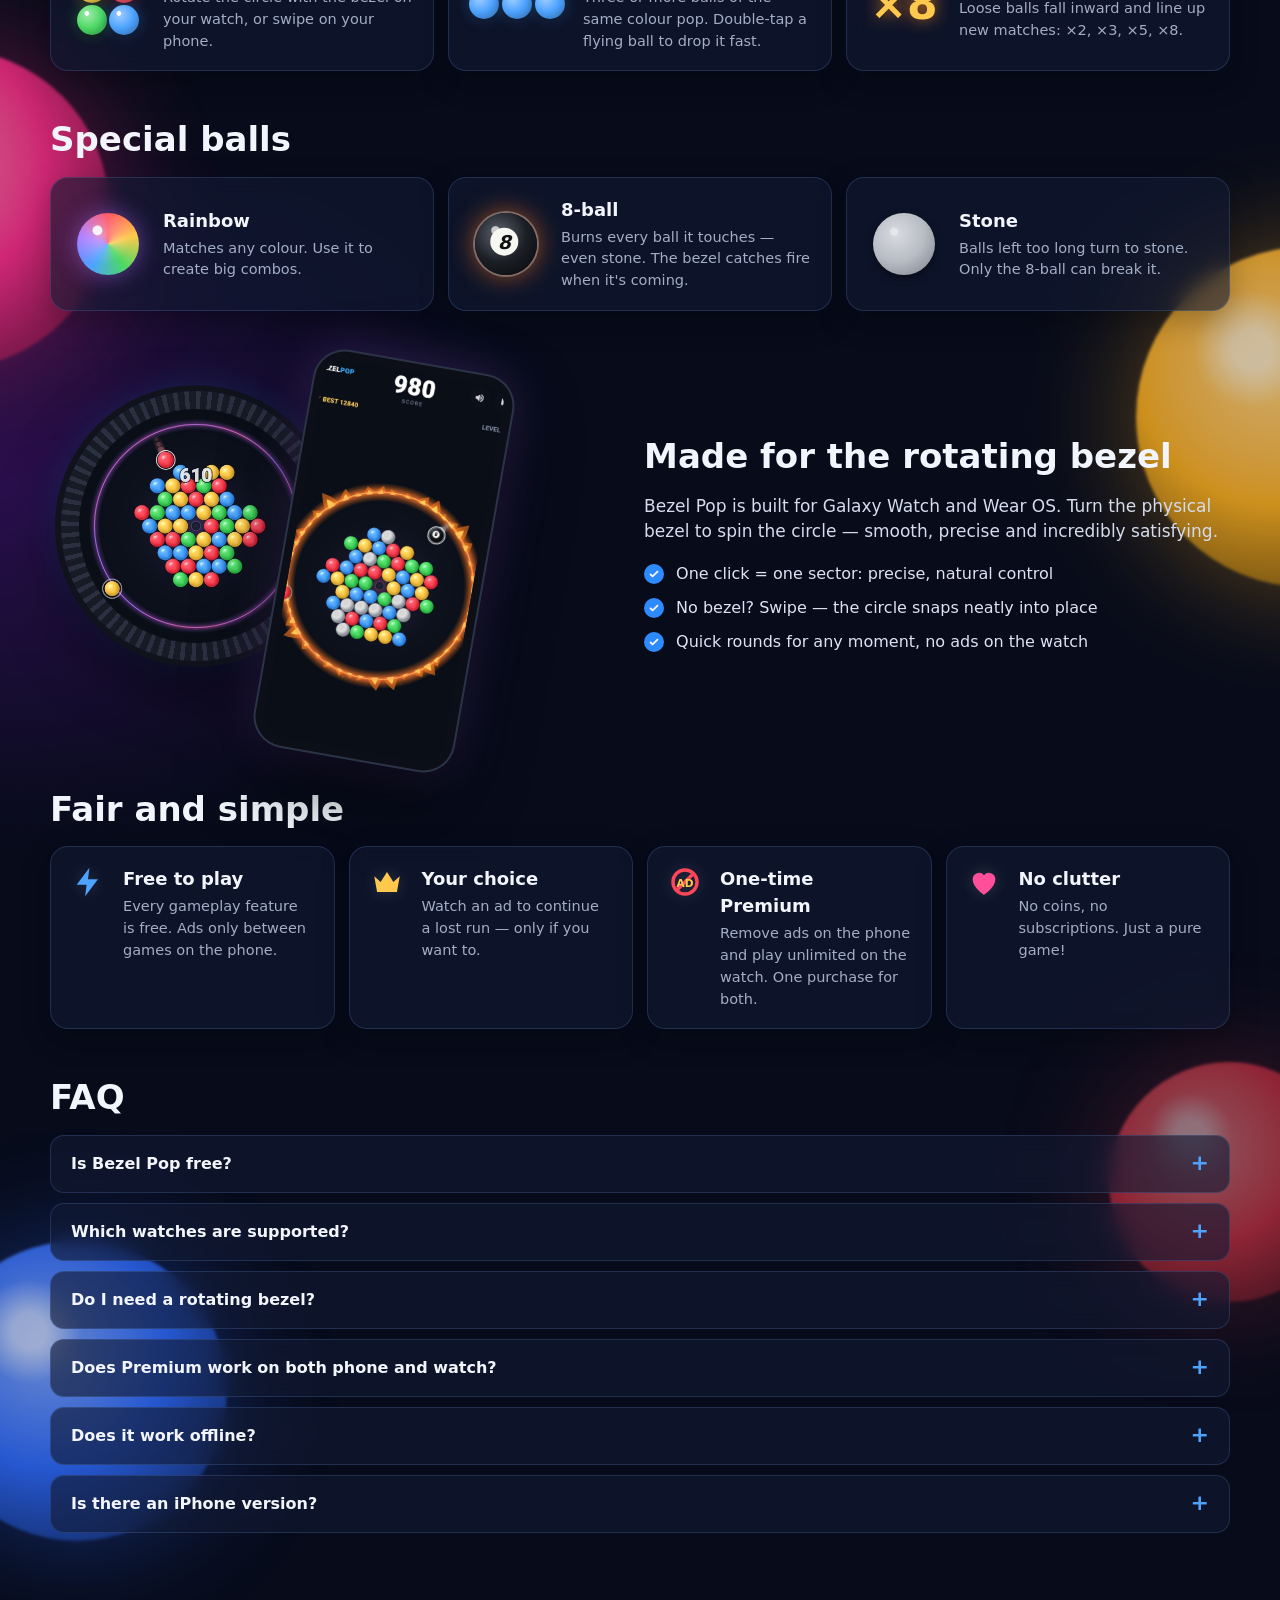
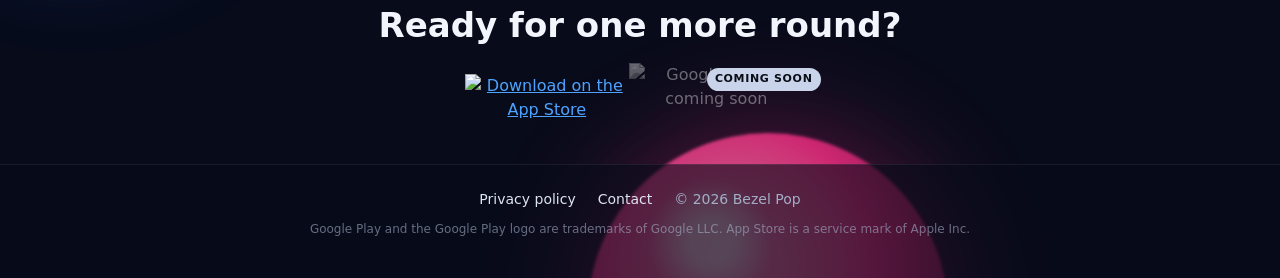
==== commit 87c1acb4: "App Store badge live; Google Play coming soon" ====
--- a/index.html
+++ b/index.html
@@ -30,13 +30,13 @@
   "description": "Spin the circle, match colours, pop the balls and keep the combo going. A colourful puzzle for Android phones and Wear OS watches with a rotating bezel.",
   "applicationCategory": "GameApplication",
   "genre": "Puzzle",
-  "operatingSystem": "Android, Wear OS",
+  "operatingSystem": "iOS, Android, Wear OS",
   "inLanguage": ["en", "uk", "ru", "es", "de", "fr", "pt", "it", "pl", "tr"],
-  "installUrl": "https://play.google.com/store/apps/details?id=com.belanvlad.bezel_pop",
+  "installUrl": "https://apps.apple.com/app/id6824632997",
   "offers": { "@type": "Offer", "price": "0", "priceCurrency": "USD" }
 }
 </script>
-<link rel="stylesheet" href="style.css?v=20261013">
+<link rel="stylesheet" href="style.css?v=20261109">
 </head>
 <body>
 <div class="bg" aria-hidden="true">
@@ -63,7 +63,7 @@
     <div class="langs" aria-label="Language">
       <button data-lang="en">EN</button><button data-lang="uk">UA</button><button data-lang="ru">RU</button>
     </div>
-    <a class="btn" data-play href="https://play.google.com/store/apps/details?id=com.belanvlad.bezel_pop" data-i18n="getApp">Get the App</a>
+    <a class="btn" data-appstore href="https://apps.apple.com/app/id6824632997" data-i18n="getApp">Get the App</a>
   </div>
 </header>
 
@@ -75,9 +75,13 @@
       <h1 class="headline">SPIN.<span> POP.</span> REPEAT.</h1>
       <p class="lead" data-i18n="lead">Spin the circle, match colours, pop the balls and keep the combo going. Perfectly designed for smartwatches with a rotating bezel.</p>
       <div class="cta">
-        <a class="badge" data-play href="https://play.google.com/store/apps/details?id=com.belanvlad.bezel_pop">
-          <img data-badge width="646" height="250" alt="Get it on Google Play" src="https://play.google.com/intl/en_us/badges/static/images/badges/en_badge_web_generic.png">
+        <a class="badge apple" data-appstore href="https://apps.apple.com/app/id6824632997">
+          <img data-abadge width="250" height="83" alt="Download on the App Store" src="https://toolbox.marketingtools.apple.com/api/v2/badges/download-on-the-app-store/black/en-us">
         </a>
+        <span class="badge soon" aria-disabled="true">
+          <img data-badge width="646" height="250" alt="Google Play — coming soon" src="https://play.google.com/intl/en_us/badges/static/images/badges/en_badge_web_generic.png">
+          <em data-i18n="soon">Coming soon</em>
+        </span>
       </div>
       <p class="optimized">
         <svg viewBox="0 0 24 24" aria-hidden="true"><circle cx="12" cy="12" r="7" fill="none" stroke="currentColor" stroke-width="2"/><path d="M9 3h6l1 3H8zM9 21h6l1-3H8z" fill="currentColor"/></svg>
@@ -182,15 +186,21 @@
     <details><summary data-i18n="q3">Do I need a rotating bezel?</summary><p data-i18n="a3">No. You can always spin the circle with your finger; the bezel is simply the most satisfying way to play.</p></details>
     <details><summary data-i18n="q4">Does Premium work on both phone and watch?</summary><p data-i18n="a4">Yes. Buy it once with your Google account: no ads on the phone and unlimited games on the watch.</p></details>
     <details><summary data-i18n="q5">Does it work offline?</summary><p data-i18n="a5">Yes, the game itself plays offline. Ads simply don't load without a connection.</p></details>
-    <details><summary data-i18n="q6">Is there an iPhone version?</summary><p data-i18n="a6">Not yet — right now Bezel Pop is available for Android phones and Wear OS watches.</p></details>
+    <details><summary data-i18n="q6">Is there an iPhone version?</summary><p data-i18n="a6">Yes! Bezel Pop is on the App Store for iPhone. The Android and Wear OS version is coming to Google Play very soon.</p></details>
   </section>
 
   <!-- FINAL -->
   <section class="final">
     <h2 data-i18n="finalT">Ready for one more round?</h2>
-    <a class="badge" data-play href="https://play.google.com/store/apps/details?id=com.belanvlad.bezel_pop">
-      <img data-badge width="646" height="250" alt="Get it on Google Play" src="https://play.google.com/intl/en_us/badges/static/images/badges/en_badge_web_generic.png">
-    </a>
+    <div class="cta">
+        <a class="badge apple" data-appstore href="https://apps.apple.com/app/id6824632997">
+            <img data-abadge width="250" height="83" alt="Download on the App Store" src="https://toolbox.marketingtools.apple.com/api/v2/badges/download-on-the-app-store/black/en-us">
+          </a>
+          <span class="badge soon" aria-disabled="true">
+            <img data-badge width="646" height="250" alt="Google Play — coming soon" src="https://play.google.com/intl/en_us/badges/static/images/badges/en_badge_web_generic.png">
+            <em data-i18n="soon">Coming soon</em>
+          </span>
+    </div>
   </section>
 </main>
 
@@ -198,9 +208,9 @@
   <a href="privacy/" data-i18n="privacy">Privacy policy</a>
   <a data-contact hidden data-i18n="contact">Contact</a>
   <span>© 2026 Bezel Pop</span>
-  <small data-i18n="tm">Google Play and the Google Play logo are trademarks of Google LLC.</small>
+  <small data-i18n="tm">Google Play and the Google Play logo are trademarks of Google LLC. App Store is a service mark of Apple Inc.</small>
 </footer>
 
-<script src="main.js"></script>
+<script src="main.js?v=20261109"></script>
 </body>
 </html>
--- a/style.css
+++ b/style.css
@@ -70,6 +70,15 @@
 .lead { font-size: clamp(16px, 1.7vw, 19px); color: #D5DCEC; max-width: 470px; margin: 18px 0 24px; }
 .cta { display: flex; gap: 12px; flex-wrap: wrap; }
 .badge img { height: 76px; width: auto; margin: -11px; }
+.cta { align-items: center; }
+.badge.apple img { height: 54px; margin: 0; }
+.badge.soon { position: relative; display: inline-block; cursor: default; }
+.badge.soon img { filter: grayscale(1); opacity: .4; }
+.badge.soon em {
+  position: absolute; top: -6px; right: -6px; font-style: normal; font-size: 11px; font-weight: 800;
+  letter-spacing: .06em; text-transform: uppercase; color: #0A0E17; background: #C9D3EA;
+  padding: 3px 8px; border-radius: 999px;
+}
 .optimized { display: flex; align-items: center; gap: 10px; color: #C9D3EA; font-weight: 600; margin: 26px 0 0; }
 .optimized svg { width: 26px; height: 26px; color: #8FA3C8; }
 .hero-art img {
